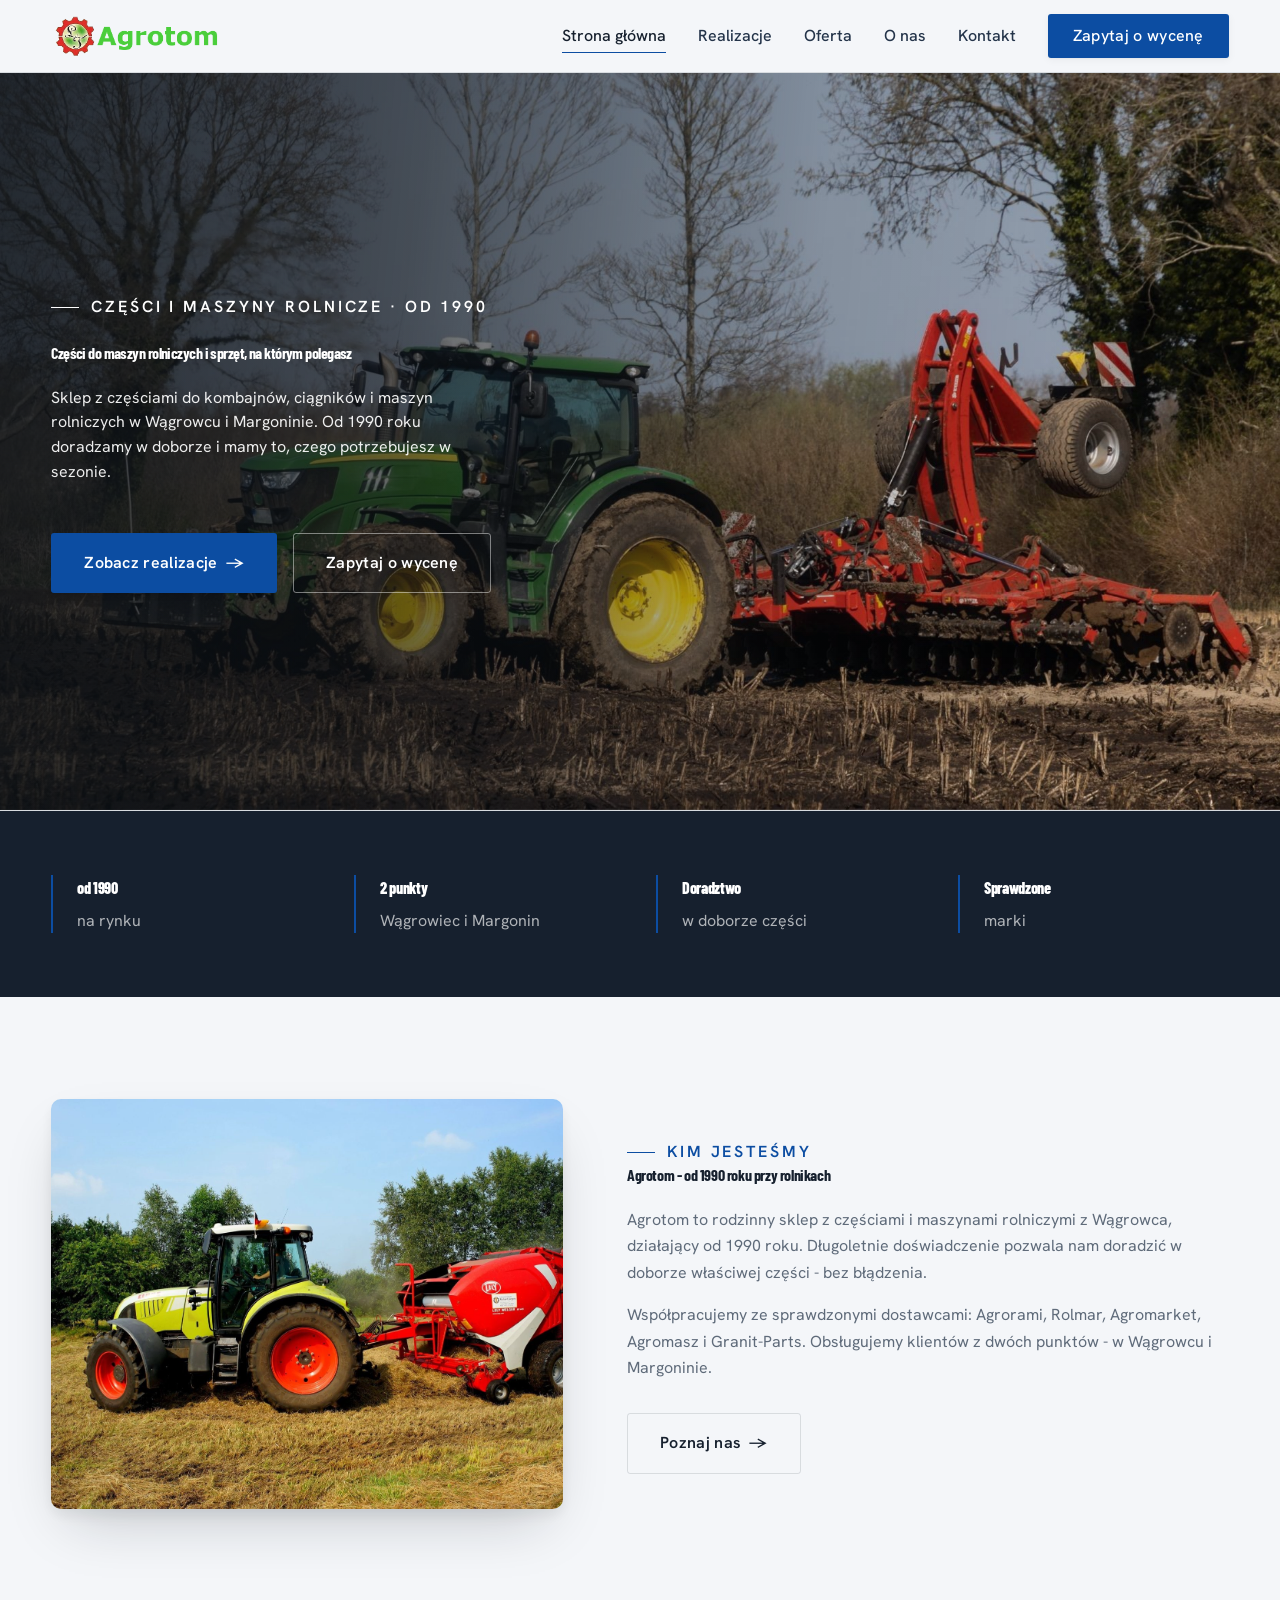
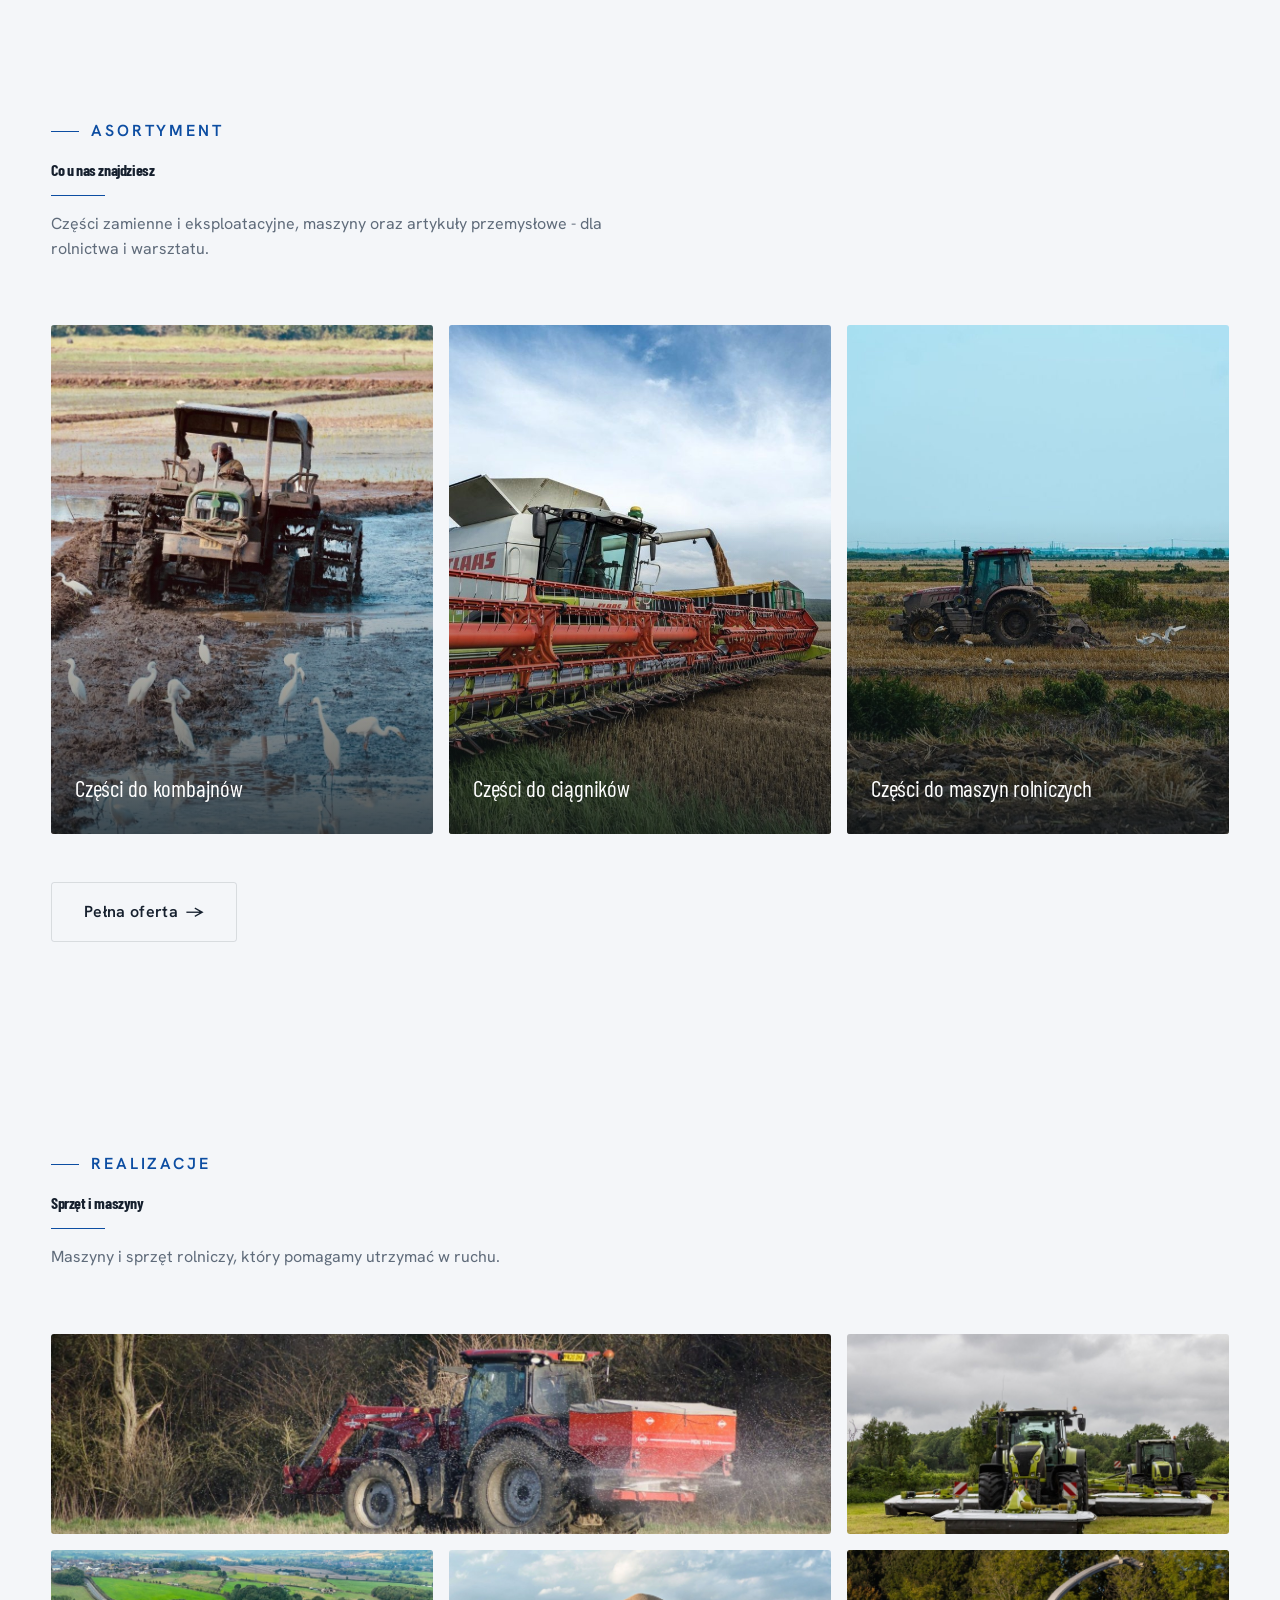
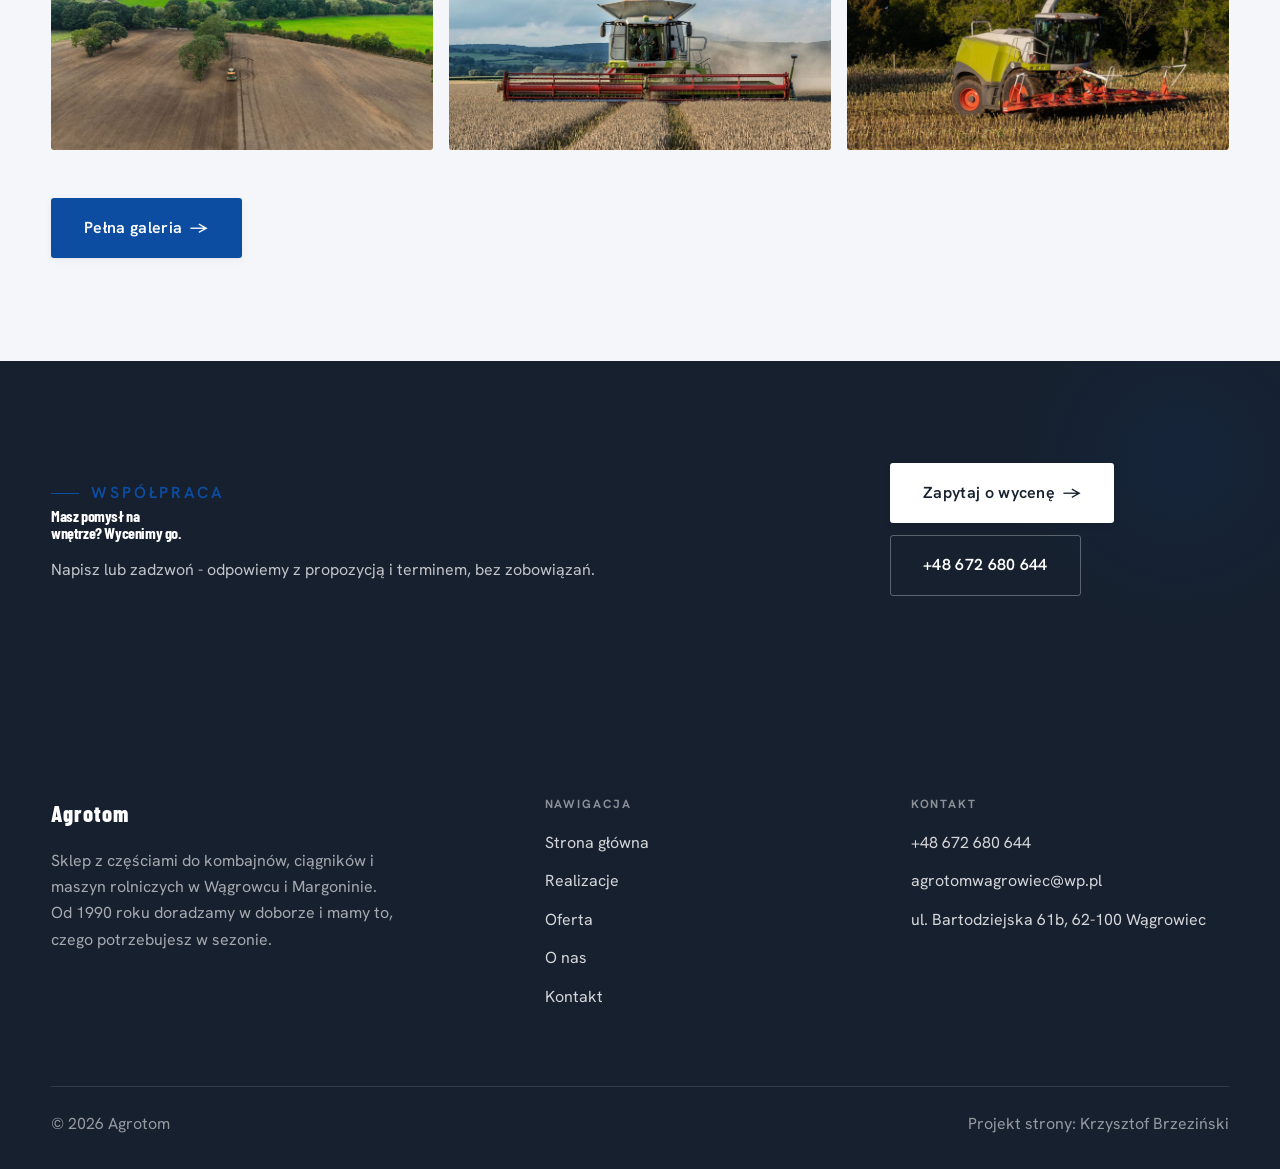
==== index.html @ e9e3368b "Demo Agrotom - czesci/maszyny rolnicze Wagrowiec (ich logo+niebieski, od 1990, nowa branza agro)" ====
<!DOCTYPE html>
<html lang="pl">
<head>
<meta charset="UTF-8">
<meta name="viewport" content="width=device-width, initial-scale=1.0">
<title>Agrotom</title>
<meta name="description" content="Agrotom - solidne usługi w okolicy: instalacje, naprawy, awarie i montaż. Wycena przed pracą, sprawny dojazd, gwarancja na pracę. Zadzwoń i umów termin.">
<link rel="preconnect" href="https://fonts.googleapis.com">
<link rel="preconnect" href="https://fonts.gstatic.com" crossorigin>
<link href="https://fonts.googleapis.com/css2?family=Barlow+Condensed:wght@500;600;700&family=Hanken+Grotesk:wght@400;500;600&display=swap" rel="stylesheet">
<link rel="stylesheet" href="assets/styles.css">
</head>
<body>

<header class="nav">
  <div class="wrap nav-inner">
    <a class="brand brand-has-logo" href="index.html"><img class="brand-logo" src="img/logo.png" alt="Agrotom"></a>
    <nav class="nav-links">
      <a href="index.html" class="active">Strona główna</a>
      <a href="realizacje.html">Realizacje</a>
      <a href="oferta.html">Oferta</a>
      <a href="o-nas.html">O nas</a>
      <a href="kontakt.html">Kontakt</a>
      <a href="kontakt.html" class="btn btn-accent">Zapytaj o wycenę</a>
    </nav>
    <button class="nav-toggle" aria-label="Menu"><span></span><span></span><span></span></button>
  </div>
</header>

<section class="hero-cine">
  <img src="img/hero.jpg" alt="Agrotom - Części do maszyn rolniczych i sprzęt, na którym polegasz">
  <div class="wrap">
    <div class="hero-copy">
      <span class="eyebrow">Części i maszyny rolnicze · od 1990</span>
      <h1>Części do maszyn rolniczych i sprzęt, na którym polegasz</h1>
      <p class="lead">Sklep z częściami do kombajnów, ciągników i maszyn rolniczych w Wągrowcu i Margoninie. Od 1990 roku doradzamy w doborze i mamy to, czego potrzebujesz w sezonie.</p>
      <div class="hero-actions">
        <a href="realizacje.html" class="btn btn-accent">Zobacz realizacje <span class="arr">→</span></a>
        <a href="kontakt.html" class="btn btn-ghost" style="color:#fff;border-color:rgba(255,255,255,.45)">Zapytaj o wycenę</a>
      </div>
    </div>
  </div>
</section>
<section class="strip" style="padding-block:0">
  <div class="wrap">
    <div class="item reveal"><div class="k">od 1990</div><div class="v">na rynku</div></div>
    <div class="item reveal"><div class="k">2 punkty</div><div class="v">Wągrowiec i Margonin</div></div>
    <div class="item reveal"><div class="k">Doradztwo</div><div class="v">w doborze części</div></div>
    <div class="item reveal"><div class="k">Sprawdzone</div><div class="v">marki</div></div>
  </div>
</section>
<section>
  <div class="wrap split">
    <div class="split-art reveal"><img src="img/g1.jpg" alt="Agrotom - realizacja" loading="lazy"></div>
    <div class="split-copy reveal">
      <span class="eyebrow">Kim jesteśmy</span>
      <h2>Agrotom - od 1990 roku przy rolnikach</h2>
      <p class="muted">Agrotom to rodzinny sklep z częściami i maszynami rolniczymi z Wągrowca, działający od 1990 roku. Długoletnie doświadczenie pozwala nam doradzić w doborze właściwej części - bez błądzenia.</p>
      <p class="muted">Współpracujemy ze sprawdzonymi dostawcami: Agrorami, Rolmar, Agromarket, Agromasz i Granit-Parts. Obsługujemy klientów z dwóch punktów - w Wągrowcu i Margoninie.</p>
      <a href="o-nas.html" class="btn btn-ghost">Poznaj nas <span class="arr">→</span></a>
    </div>
  </div>
</section>
<section>
  <div class="wrap">
    <div class="head reveal">
      <span class="eyebrow">Asortyment</span>
      <h2>Co u nas znajdziesz</h2>
      <p>Części zamienne i eksploatacyjne, maszyny oraz artykuły przemysłowe - dla rolnictwa i warsztatu.</p>
    </div>
    <div class="gateways">
      <a href="oferta.html" class="gateway reveal"><img src="img/g2.jpg" alt="Części do kombajnów" loading="lazy"><span class="g-ttl">Części do kombajnów</span></a>
      <a href="oferta.html" class="gateway reveal"><img src="img/g3.jpg" alt="Części do ciągników" loading="lazy"><span class="g-ttl">Części do ciągników</span></a>
      <a href="oferta.html" class="gateway reveal"><img src="img/g4.jpg" alt="Części do maszyn rolniczych" loading="lazy"><span class="g-ttl">Części do maszyn rolniczych</span></a>
    </div>
    <div style="margin-top:var(--space-7)" class="reveal"><a href="oferta.html" class="btn btn-ghost">Pełna oferta <span class="arr">→</span></a></div>
  </div>
</section>
<section>
  <div class="wrap">
    <div class="head reveal">
      <span class="eyebrow">Realizacje</span>
      <h2>Sprzęt i maszyny</h2>
      <p>Maszyny i sprzęt rolniczy, który pomagamy utrzymać w ruchu.</p>
    </div>
    <div class="gallery">
      <div class="tile t-two3 reveal"><img src="img/g5.jpg" alt="Instalacja" loading="lazy"><div class="cap">Instalacja</div></div>
      <div class="tile t-third reveal"><img src="img/g6.jpg" alt="Naprawa awarii" loading="lazy"><div class="cap">Naprawa awarii</div></div>
      <div class="tile t-third reveal"><img src="img/g7.jpg" alt="Montaż osprzętu" loading="lazy"><div class="cap">Montaż osprzętu</div></div>
      <div class="tile t-third reveal"><img src="img/g8.jpg" alt="Ekipa przy pracy" loading="lazy"><div class="cap">Ekipa przy pracy</div></div>
      <div class="tile t-third reveal"><img src="img/g9.jpg" alt="Przed i po" loading="lazy"><div class="cap">Przed i po</div></div>
    </div>
    <div style="margin-top:var(--space-7)" class="reveal"><a href="realizacje.html" class="btn btn-accent">Pełna galeria <span class="arr">→</span></a></div>
  </div>
</section>
<section class="cta">
  <div class="wrap">
    <div class="reveal">
      <span class="eyebrow">Współpraca</span>
      <h2>Masz pomysł na wnętrze? Wycenimy go.</h2>
      <p>Napisz lub zadzwoń - odpowiemy z propozycją i terminem, bez zobowiązań.</p>
    </div>
    <div class="cta-actions reveal">
      <a href="kontakt.html" class="btn btn-light">Zapytaj o wycenę <span class="arr">→</span></a>
      <a href="tel:+48672680644" class="btn btn-ghost" style="color:#fff;border-color:rgba(255,255,255,.3)">+48 672 680 644</a>
    </div>
  </div>
</section>

<footer>
  <div class="wrap">
    <div class="foot-grid">
      <div class="foot-brand">
        <div class="name">Agrotom</div>
        <p>Sklep z częściami do kombajnów, ciągników i maszyn rolniczych w Wągrowcu i Margoninie. Od 1990 roku doradzamy w doborze i mamy to, czego potrzebujesz w sezonie.</p>
      </div>
      <div class="foot-col">
        <h4>Nawigacja</h4>
        <a href="index.html">Strona główna</a>
        <a href="realizacje.html">Realizacje</a>
        <a href="oferta.html">Oferta</a>
        <a href="o-nas.html">O nas</a>
        <a href="kontakt.html">Kontakt</a>
      </div>
      <div class="foot-col">
        <h4>Kontakt</h4>
        <a href="tel:+48672680644">+48 672 680 644</a>
        <a href="mailto:agrotomwagrowiec@wp.pl">agrotomwagrowiec@wp.pl</a>
        <p>ul. Bartodziejska 61b, 62-100 Wągrowiec</p>
      </div>
    </div>
    <div class="foot-bot">
      <span>© 2026 Agrotom</span>
      <span>Projekt strony: Krzysztof Brzeziński</span>
    </div>
  </div>
</footer>


<script src="assets/main.js"></script>
</body>
</html>
---- assets/styles.css ----
/* ============================================================
   STOLBASZ — premium, architektoniczny B2B fit-out
   Jasna paleta, zero brązu. System wg premium-web-craft.
   Projekt strony: Krzysztof Brzeziński
   ============================================================ */

:root{
  /* PALETA — jasna, architektoniczna, chłodna */
  --paper:#F4F6F9;          /* główne tło */
  --paper-2:#E5EAF1;        /* sekcje alternatywne (chłodny jasny szary) */
  --paper-3:#E5EAF1;        /* delikatne wypełnienia */
  --ink:#16202E;            /* tekst główny — chłodny grafit */
  --ink-soft:#24344A;       /* nagłówki drugorzędne */
  --muted:#5F6B7A;          /* tekst poboczny */
  --line:rgba(22,32,46,.12);/* hairline */
  --accent:#0C4DA2;         /* stonowany petrol-slate — jedyny akcent */
  --accent-d:#093A7C;
  --accent-soft:rgba(12,77,162,.10);
  --dark:#16202E;           /* sekcje ciemne (stopka/CTA) */

  /* ODSTĘPY — skala 4/8 */
  --space-1:4px; --space-2:8px; --space-3:12px; --space-4:16px; --space-5:24px;
  --space-6:32px; --space-7:48px; --space-8:64px; --space-9:96px; --space-10:128px;

  /* TYPOGRAFIA — fluid clamp() */
  --text-sm:clamp(.82rem,.8rem+.1vw,.9rem);
  --text-base:clamp(1rem,.97rem+.15vw,1.1rem);
  --text-lg:clamp(1.12rem,1.05rem+.3vw,1.3rem);
  --text-h3:clamp(1.2rem,1.1rem+.5vw,1.5rem);
  --text-h2:clamp(1.9rem,1.5rem+1.9vw,2.8rem);
  --text-h1:clamp(2.6rem,1.9rem+3.6vw,4.6rem);

  /* PROMIENIE — architektoniczne, raczej ostre */
  --r-sm:3px; --r-md:6px; --r-lg:10px;

  /* RUCH */
  --ease:cubic-bezier(.25,.46,.45,.94); --dur:.24s;

  /* CIENIE — miękkie, warstwowe */
  --sh-sm:0 1px 2px rgba(16,24,32,.04), 0 2px 8px rgba(16,24,32,.05);
  --sh-md:0 2px 6px rgba(16,24,32,.05), 0 12px 28px -8px rgba(16,24,32,.12);
  --sh-lg:0 6px 14px rgba(16,24,32,.07), 0 26px 56px -18px rgba(16,24,32,.22);

  --hairline:1px solid var(--line);

  --font-display:'Barlow Condensed','Hanken Grotesk',sans-serif;
  --font-body:'Hanken Grotesk',sans-serif;
}

*{box-sizing:border-box;margin:0;padding:0}
html{scroll-behavior:smooth}
body{
  font-family:var(--font-body);
  font-size:var(--text-base);
  line-height:1.65;
  color:var(--ink);
  background:var(--paper);
  -webkit-font-smoothing:antialiased;
  text-rendering:optimizeLegibility;
}
img{max-width:100%;display:block}
a{color:inherit;text-decoration:none}

.wrap{width:min(92%,1180px);margin-inline:auto}
section{padding-block:clamp(52px,6.5vw,96px)}

h1,h2,h3{font-family:var(--font-display);font-weight:700;line-height:1.08;letter-spacing:-.02em;color:var(--ink)}
h1{font-size:var(--text-h1);letter-spacing:-.035em}
h2{font-size:var(--text-h2);letter-spacing:-.025em}
h3{font-size:var(--text-h3)}
p{max-width:65ch}

.eyebrow{
  font-family:var(--font-body);
  font-size:var(--text-sm);
  font-weight:600;
  letter-spacing:.18em;
  text-transform:uppercase;
  color:var(--accent);
  display:inline-flex;align-items:center;gap:var(--space-3);
}
.eyebrow::before{content:"";width:28px;height:1px;background:var(--accent);display:inline-block}

.muted{color:var(--muted)}
.lead{font-size:var(--text-lg);line-height:1.55;color:var(--ink-soft);max-width:50ch}

/* ---------- BUTTONS ---------- */
.btn{
  display:inline-flex;align-items:center;gap:var(--space-2);
  font-weight:600;font-size:var(--text-sm);letter-spacing:.02em;
  padding:var(--space-4) var(--space-6);
  border-radius:var(--r-sm);
  transition:transform var(--dur) var(--ease),box-shadow var(--dur) var(--ease),background var(--dur) var(--ease);
  cursor:pointer;border:1px solid transparent;
}
.btn-accent{background:var(--accent);color:#fff;box-shadow:var(--sh-sm)}
.btn-accent:hover{background:var(--accent-d);transform:translateY(-2px);box-shadow:var(--sh-md)}
.btn-accent:active{transform:translateY(0);box-shadow:var(--sh-sm)}
.btn-ghost{background:transparent;color:var(--ink);border-color:var(--line)}
.btn-ghost:hover{border-color:var(--accent);color:var(--accent);transform:translateY(-2px)}
.btn-light{background:#fff;color:var(--ink);box-shadow:var(--sh-sm)}
.btn-light:hover{transform:translateY(-2px);box-shadow:var(--sh-md)}
.btn .arr{transition:transform var(--dur) var(--ease)}
.btn:hover .arr{transform:translateX(4px)}

/* ---------- NAV ---------- */
.nav{
  position:sticky;top:0;z-index:50;
  background:color-mix(in srgb,var(--paper) 88%,transparent);
  backdrop-filter:saturate(140%) blur(10px);
  border-bottom:var(--hairline);
}
.nav-inner{display:flex;align-items:center;justify-content:space-between;height:72px}
.brand{display:flex;flex-direction:column;line-height:1}
.brand .name{font-family:var(--font-display);font-weight:800;font-size:1.35rem;letter-spacing:.04em}
.brand .sub{font-size:.62rem;letter-spacing:.34em;text-transform:uppercase;color:var(--muted);margin-top:5px}
.nav-links{display:flex;align-items:center;gap:var(--space-6)}
.nav-links a{font-size:var(--text-sm);font-weight:500;color:var(--ink-soft);position:relative;padding-block:4px;transition:color var(--dur) var(--ease)}
.nav-links a::after{content:"";position:absolute;left:0;bottom:0;width:0;height:1.5px;background:var(--accent);transition:width var(--dur) var(--ease)}
.nav-links a:hover,.nav-links a.active{color:var(--ink)}
.nav-links a:hover::after,.nav-links a.active::after{width:100%}
.nav-links .btn{padding:var(--space-2) var(--space-5)}
/* przyciski w nav: właściwy kolor (przebij .nav-links a) + bez podkreślenia */
.nav-links a.btn-accent{color:#fff}
.nav-links a.btn-ghost,.nav-links a.btn-light{color:var(--ink)}
.nav-links a.btn::after{display:none}
.nav-toggle{display:none;background:none;border:none;cursor:pointer;flex-direction:column;gap:5px;padding:8px}
.nav-toggle span{width:24px;height:2px;background:var(--ink);transition:var(--dur)}

/* ---------- HERO (split) ---------- */
.hero{position:relative;overflow:hidden;border-bottom:var(--hairline)}
.hero-grid{display:grid;grid-template-columns:1.05fr .95fr;gap:clamp(24px,4vw,60px);align-items:center;
  padding-block:clamp(36px,4.5vw,64px)}
.hero-copy .eyebrow{margin-bottom:var(--space-5)}
.hero-copy h1{margin-bottom:var(--space-5)}
.hero-copy .lead{margin-bottom:var(--space-7)}
.hero-actions{display:flex;flex-wrap:wrap;gap:var(--space-4)}
.hero-art{position:relative;aspect-ratio:4/3;border-radius:var(--r-lg);overflow:hidden;box-shadow:var(--sh-lg)}
.hero-art img{width:100%;height:100%;object-fit:cover}
.hero-art::after{content:"";position:absolute;inset:0;background:linear-gradient(180deg,transparent 55%,rgba(18,24,28,.28))}
.hero-badge{position:absolute;left:var(--space-5);bottom:var(--space-5);z-index:2;
  background:rgba(252,252,251,.94);backdrop-filter:blur(4px);
  border-radius:var(--r-md);padding:var(--space-4) var(--space-5);box-shadow:var(--sh-md);max-width:78%}
.hero-badge strong{display:block;font-family:var(--font-display);font-size:1rem;letter-spacing:-.01em}
.hero-badge span{font-size:var(--text-sm);color:var(--muted)}

/* ---------- HERO duży / kinowy (strona główna) ---------- */
.hero-cine{position:relative;min-height:clamp(560px,82vh,840px);min-height:clamp(560px,82svh,840px);display:flex;align-items:center;overflow:hidden;border-bottom:var(--hairline)}
.hero-cine>img{position:absolute;inset:0;width:100%;height:100%;object-fit:cover;z-index:0}
.hero-cine::after{content:"";position:absolute;inset:0;z-index:1;
  background:linear-gradient(95deg,rgba(13,18,23,.86) 0%,rgba(13,18,23,.64) 32%,rgba(13,18,23,.24) 62%,rgba(13,18,23,.04) 100%)}
.hero-cine .wrap{position:relative;z-index:2;padding-block:var(--space-8)}
.hero-cine .hero-copy{max-width:660px}
.hero-cine .eyebrow{color:#fff;margin-bottom:var(--space-5)}
.hero-cine .eyebrow::before{background:#fff}
.hero-cine h1{color:#fff;margin-bottom:var(--space-5);font-size:clamp(2.9rem,2rem+4.4vw,5.2rem)}
.hero-cine .lead{color:rgba(255,255,255,.92);max-width:48ch;margin-bottom:var(--space-7)}
.hero-cine .hero-actions{display:flex;flex-wrap:wrap;gap:var(--space-4)}
@media(max-width:680px){
  .hero-cine{min-height:clamp(520px,76vh,640px);min-height:clamp(520px,76svh,640px);align-items:flex-end}
  .hero-cine::after{background:linear-gradient(0deg,rgba(13,18,23,.9) 6%,rgba(13,18,23,.45) 55%,rgba(13,18,23,.25) 100%)}
  .hero-cine .wrap{padding-bottom:var(--space-9)}
}

/* full-bleed hero variant (podstrony) */
.pagehead{position:relative;min-height:46vh;min-height:46svh;display:flex;align-items:flex-end;overflow:hidden;border-bottom:var(--hairline)}
.pagehead img{position:absolute;inset:0;width:100%;height:100%;object-fit:cover}
.pagehead::after{content:"";position:absolute;inset:0;background:linear-gradient(180deg,rgba(18,24,28,.25),rgba(18,24,28,.62))}
.pagehead .wrap{position:relative;z-index:2;padding-block:var(--space-9);color:#fff}
.pagehead h1{color:#fff;max-width:18ch}
.pagehead .eyebrow{color:#fff}
.pagehead .eyebrow::before{background:#fff}
.pagehead p{color:rgba(255,255,255,.86);margin-top:var(--space-4);max-width:54ch}

/* ---------- STRIP (pasek skrótów / liczby) ---------- */
.strip{background:var(--dark);color:#fff}
.strip .wrap{display:grid;grid-template-columns:repeat(4,1fr);gap:var(--space-6);padding-block:var(--space-8)}
.strip .item .k{font-family:var(--font-display);font-size:clamp(1.6rem,1.2rem+1.4vw,2.4rem);font-weight:800;letter-spacing:-.02em;color:#fff}
.strip .item .v{font-size:var(--text-sm);color:rgba(255,255,255,.66);margin-top:var(--space-2);line-height:1.45}
.strip .item{border-left:2px solid var(--accent);padding-left:var(--space-5)}

/* ---------- SECTION HEAD ---------- */
.head{max-width:48rem;margin-bottom:var(--space-8)}
.head.center{margin-inline:auto;text-align:center}
.head .eyebrow{margin-bottom:var(--space-4)}
.head h2{margin-bottom:var(--space-4)}
.head p{color:var(--muted);font-size:var(--text-lg);line-height:1.55}
.head.center p{margin-inline:auto}

/* ---------- INTRO SPLIT ---------- */
.split{display:grid;grid-template-columns:.92fr 1.08fr;gap:clamp(28px,5vw,80px);align-items:center}
.split.rev{grid-template-columns:1.08fr .92fr}
.split.rev .split-art{order:-1}
.split-art{position:relative;aspect-ratio:5/4;border-radius:var(--r-lg);overflow:hidden;box-shadow:var(--sh-lg)}
.split-art img{width:100%;height:100%;object-fit:cover}
.split-copy h2{margin-bottom:var(--space-5)}
.split-copy p+p{margin-top:var(--space-4)}
.split-copy .btn{margin-top:var(--space-6)}

/* ---------- SERVICES (zakres) ---------- */
.svc-grid{display:grid;grid-template-columns:repeat(auto-fit,minmax(280px,1fr));gap:var(--space-5)}
.svc{background:#fff;border:var(--hairline);border-radius:var(--r-md);padding:var(--space-7) var(--space-6);
  transition:transform var(--dur) var(--ease),box-shadow var(--dur) var(--ease),border-color var(--dur) var(--ease);
  position:relative;overflow:hidden}
.svc::before{content:"";position:absolute;left:0;top:0;width:3px;height:0;background:var(--accent);transition:height var(--dur) var(--ease)}
.svc:hover{transform:translateY(-4px);box-shadow:var(--sh-md);border-color:transparent}
.svc:hover::before{height:100%}
.svc .ic{font-family:var(--font-display);font-size:.8rem;font-weight:700;letter-spacing:.12em;color:var(--accent);margin-bottom:var(--space-4)}
.svc h3{margin-bottom:var(--space-3);font-size:1.22rem}
.svc p{color:var(--muted);font-size:var(--text-base);line-height:1.6}

/* big detailed service rows */
.svc-row{display:grid;grid-template-columns:.8fr 1.2fr;gap:clamp(20px,4vw,60px);align-items:center;padding-block:var(--space-8)}
.svc-row+.svc-row{border-top:var(--hairline)}
.svc-row.rev{grid-template-columns:1.2fr .8fr}
.svc-row.rev .svc-row-art{order:-1}
.svc-row-art{aspect-ratio:4/3;border-radius:var(--r-md);overflow:hidden;box-shadow:var(--sh-md)}
.svc-row-art img{width:100%;height:100%;object-fit:cover}
.svc-row h3{font-size:1.5rem;margin-bottom:var(--space-4)}
.svc-row .num{font-family:var(--font-display);font-size:.85rem;font-weight:700;letter-spacing:.14em;color:var(--accent);display:block;margin-bottom:var(--space-3)}
.svc-row ul{list-style:none;margin-top:var(--space-4);display:flex;flex-direction:column;gap:var(--space-2)}
.svc-row li{position:relative;padding-left:var(--space-5);color:var(--muted);font-size:var(--text-base)}
.svc-row li::before{content:"";position:absolute;left:0;top:.62em;width:8px;height:1px;background:var(--accent)}

/* ---------- GALLERY (realizacje) ---------- */
.gallery{display:grid;grid-template-columns:repeat(12,1fr);gap:var(--space-4);grid-auto-rows:200px}
/* GALERIA MASONRY — pionowe zdjęcia (portrety beauty/wellness) bez przycinania: kolumny, height auto */
.gallery-masonry{column-count:3;column-gap:var(--space-4)}
@media(max-width:900px){.gallery-masonry{column-count:2}}
@media(max-width:560px){.gallery-masonry{column-count:1}}
.gallery-masonry .m-tile{break-inside:avoid;margin:0 0 var(--space-4);padding:0;position:relative;overflow:hidden;border-radius:var(--r-md);border:1px solid var(--line)}
.gallery-masonry .m-tile img{width:100%;height:auto;display:block}
.gallery-masonry .m-tile .cap{position:absolute;left:0;right:0;bottom:0;padding:var(--space-4);color:#fff;background:linear-gradient(0deg,rgba(0,0,0,.55),transparent);font-size:var(--text-sm)}
.tile{position:relative;overflow:hidden;border-radius:var(--r-md);box-shadow:var(--sh-sm);
  transition:transform var(--dur) var(--ease),box-shadow var(--dur) var(--ease)}
.tile img{width:100%;height:100%;object-fit:cover;transition:transform .6s var(--ease)}
.tile:hover{box-shadow:var(--sh-md)}
.tile:hover img{transform:scale(1.05)}
.tile .cap{position:absolute;left:0;right:0;bottom:0;padding:var(--space-5) var(--space-4) var(--space-4);
  background:linear-gradient(transparent,rgba(18,24,28,.78));color:#fff;
  font-size:var(--text-sm);font-weight:600;letter-spacing:.01em;
  opacity:0;transform:translateY(8px);transition:var(--dur) var(--ease)}
.tile:hover .cap{opacity:1;transform:translateY(0)}
.tile .cap small{display:block;font-weight:400;opacity:.78;letter-spacing:.04em;text-transform:uppercase;font-size:.66rem;margin-top:3px}
/* bento spans */
.t-wide{grid-column:span 6}
.t-tall{grid-column:span 6;grid-row:span 2}
.t-std{grid-column:span 6}
.t-third{grid-column:span 4}
.t-two3{grid-column:span 8}

/* ---------- TRUST / WIARYGODNOŚĆ ---------- */
.trust{background:var(--paper-2)}
.trust-grid{display:grid;grid-template-columns:repeat(auto-fit,minmax(240px,1fr));gap:var(--space-5);margin-top:var(--space-7)}
.trust-card{background:#fff;border-radius:var(--r-md);padding:var(--space-7) var(--space-6);box-shadow:var(--sh-sm);border-top:3px solid var(--accent)}
.trust-card .big{font-family:var(--font-display);font-size:clamp(1.8rem,1.3rem+1.6vw,2.6rem);font-weight:800;letter-spacing:-.02em;color:var(--ink);line-height:1}
.trust-card h3{font-size:1.12rem;margin:var(--space-3) 0 var(--space-2)}
.trust-card p{color:var(--muted);font-size:var(--text-base);line-height:1.55}

/* ---------- CTA band ---------- */
.cta{background:var(--dark);color:#fff;position:relative;overflow:hidden}
.cta .wrap{display:grid;grid-template-columns:1.4fr .6fr;gap:var(--space-7);align-items:center;position:relative;z-index:2}
.cta h2{color:#fff;max-width:20ch}
.cta p{color:rgba(255,255,255,.74);margin-top:var(--space-4)}
.cta-actions{display:flex;flex-direction:column;gap:var(--space-3);align-items:flex-start}
.cta::before{content:"";position:absolute;right:-80px;top:-80px;width:360px;height:360px;border-radius:50%;
  background:radial-gradient(circle,var(--accent-soft),transparent 70%)}

/* ---------- CONTACT ---------- */
.contact-grid{display:grid;grid-template-columns:.85fr 1.15fr;gap:clamp(28px,4vw,56px);align-items:start}
.info-list{display:flex;flex-direction:column;gap:var(--space-2)}
.info-row{display:flex;gap:var(--space-4);align-items:flex-start;padding-block:var(--space-4);border-bottom:var(--hairline)}
.info-row .ic{flex:none;width:42px;height:42px;display:grid;place-items:center;border-radius:50%;
  background:var(--accent-soft);color:var(--accent);font-size:1.05rem}
.info-row .lbl{font-size:.72rem;letter-spacing:.14em;text-transform:uppercase;color:var(--muted)}
.info-row .val{font-weight:600;font-size:var(--text-base);margin-top:2px}
.info-row a.val:hover{color:var(--accent)}
.map{border:none;border-radius:var(--r-lg);box-shadow:var(--sh-md);width:100%;height:100%;min-height:380px;filter:grayscale(.2) contrast(1.02)}
.form{background:#fff;border:var(--hairline);border-radius:var(--r-lg);padding:clamp(24px,3vw,40px);box-shadow:var(--sh-sm)}
.form .fld{margin-bottom:var(--space-5)}
.form label{display:block;font-size:var(--text-sm);font-weight:600;margin-bottom:var(--space-2)}
.form input,.form textarea{width:100%;font-family:inherit;font-size:var(--text-base);color:var(--ink);
  padding:var(--space-4);border:var(--hairline);border-radius:var(--r-sm);background:var(--paper);transition:border-color var(--dur)}
.form input:focus,.form textarea:focus{outline:none;border-color:var(--accent);background:#fff}
.form textarea{resize:vertical;min-height:120px}
.form .note{font-size:var(--text-sm);color:var(--muted);margin-top:var(--space-3)}

/* ---------- FOOTER ---------- */
footer{background:var(--dark);color:#fff;padding-block:var(--space-9) var(--space-6)}
.foot-grid{display:grid;grid-template-columns:1.4fr 1fr 1fr;gap:var(--space-7);margin-bottom:var(--space-8)}
.foot-brand .name{font-family:var(--font-display);font-weight:800;font-size:1.4rem;letter-spacing:.04em}
.foot-brand p{color:rgba(255,255,255,.62);margin-top:var(--space-4);font-size:var(--text-base);max-width:38ch}
.foot-col h4{font-size:.74rem;letter-spacing:.16em;text-transform:uppercase;color:rgba(255,255,255,.5);margin-bottom:var(--space-4)}
.foot-col a,.foot-col p{display:block;color:rgba(255,255,255,.82);font-size:var(--text-base);margin-bottom:var(--space-3)}
.foot-col a:hover{color:#fff}
.foot-bot{border-top:1px solid rgba(255,255,255,.12);padding-top:var(--space-5);display:flex;justify-content:space-between;flex-wrap:wrap;gap:var(--space-3);
  font-size:var(--text-sm);color:rgba(255,255,255,.55)}
.foot-bot a:hover{color:#fff}

/* ---------- REVEAL ---------- */
.reveal{opacity:0;transform:translateY(22px);transition:opacity .6s var(--ease),transform .6s var(--ease)}
.reveal.in{opacity:1;transform:none}

/* ---------- RESPONSIVE ---------- */
@media(max-width:920px){
  .hero-grid,.split,.split.rev,.svc-row,.svc-row.rev,.cta .wrap,.contact-grid,.foot-grid{grid-template-columns:1fr}
  .split.rev .split-art,.svc-row.rev .svc-row-art{order:0}
  .hero-art{aspect-ratio:16/10;max-height:420px}
  .strip .wrap{grid-template-columns:repeat(2,1fr);gap:var(--space-7)}
  .gallery{grid-auto-rows:180px}
  .t-wide,.t-tall,.t-std,.t-third,.t-two3{grid-column:span 6}
  .t-tall{grid-row:span 1}
  .cta-actions{flex-direction:row;flex-wrap:wrap}
  .foot-grid{gap:var(--space-6)}
}
@media(max-width:680px){
  .nav-links{position:fixed;inset:72px 0 auto 0;background:var(--paper);flex-direction:column;align-items:stretch;
    gap:0;padding:var(--space-4) 6%;border-bottom:var(--hairline);box-shadow:var(--sh-md);
    transform:translateY(-120%);transition:transform var(--dur) var(--ease)}
  .nav-links.open{transform:translateY(0)}
  .nav-links a{padding-block:var(--space-4);border-bottom:var(--hairline)}
  .nav-links .btn{margin-top:var(--space-3);justify-content:center}
  .nav-toggle{display:flex}
  .strip .wrap{grid-template-columns:1fr}
  .gallery{grid-template-columns:repeat(6,1fr)}
  .foot-grid{grid-template-columns:1fr}
}
@media(prefers-reduced-motion:reduce){
  *{animation-duration:.01ms!important;transition:none!important}
  .reveal{opacity:1!important;transform:none!important}
  html{scroll-behavior:auto}
}

/* ============================================================
   PREMIUM LAYER — destylat deep-researchu branż (anty-AI, spokój).
   Zmienne STOLBASZ (--accent/--ink/--paper/--line/--dark). Ruch ledwo
   zauważalny, krzywa cubic-bezier(.16,.84,.44,1); prefers-reduced-motion
   pokryte blanketem wyżej. Karty hairline zamiast cieni = #1 sygnał „nie-AI".
   ============================================================ */

/* więcej oddechu między sekcjami (liderzy: 110-130px) */
section{padding-block:clamp(64px,8vw,128px)}

/* 1) Aksamitny reveal — dłuższa, miękka krzywa zamiast „skoku" */
.reveal{transition:opacity .9s cubic-bezier(.16,.84,.44,1),transform .9s cubic-bezier(.16,.84,.44,1);will-change:opacity,transform}
/* stagger TYLKO w galerii (tam pozycja = porządek dzieci) */
.gallery .reveal:nth-child(2){transition-delay:.07s}
.gallery .reveal:nth-child(3){transition-delay:.14s}
.gallery .reveal:nth-child(4){transition-delay:.21s}
.gallery .reveal:nth-child(5){transition-delay:.28s}
.gallery .reveal:nth-child(6){transition-delay:.35s}

/* 2) Hero STATYCZNY na .hero-cine — Ken Burns CAŁKIEM WYŁĄCZONY 26.06 (3. zgłoszenie Szymona).
   GENEZA: animowanie scale na <img> hero z teksturami (cegły/framugi) re-samplinguje obraz
   klatka po klatce → na części ekranów drobne drganie/shimmer = „heroshot się trzęsie".
   translateY usunięto wcześniej, scale-only + will-change/GPU NIE wystarczyły do GWARANCJI gładkości.
   Krzysztof zażądał pewności („make sure, że błąd się nie pojawi") > efekt. Zero animacji = 0% drgania.
   Delikatny zoom zostaje TYLKO w pełnoekranowych hero gastro/studio (hg-bg/hs-bg — tło, inny
   mechanizm, chwalone, nigdy nie zgłaszane). NIE wracać do KB na .hero-cine bez realnego testu
   na sprzęcie klienta — to ryzyko regresji „trzęsienia”. */
/* BEZPIECZNY "wow" na hero = jednorazowy FADE-IN (opacity), nie zoom.
   opacity nie dotyka bitmapy → gładkie na KAŻDYM zdjęciu/ekranie/GPU, zero ryzyka migotania.
   Geometryczny ruch (scale/translate) na .hero-cine jest ZAKAZANY (bramka pilnuje). */
@keyframes heroFade{from{opacity:0}to{opacity:1}}
.hero-cine>img{transform:none;animation:heroFade 1.1s ease-out both}

/* 3) Akcentowy hairline pod nagłówkiem sekcji, który „rysuje się" przy wejściu */
.head h2{position:relative;padding-bottom:18px}
.head h2::after{content:"";position:absolute;left:0;bottom:0;height:1px;width:0;background:var(--accent);transition:width 1s cubic-bezier(.16,.84,.44,1) .15s}
.head.center h2::after{left:50%;transform:translateX(-50%)}
.head.reveal.in h2::after,.head.center.reveal.in h2::after{width:54px}

/* 4) Karty HAIRLINE zamiast cieni/zaokrągleń (najmocniejszy anty-AI detal) */
.svc{background:transparent;border:1px solid var(--line);border-radius:var(--r-sm);box-shadow:none}
.svc:hover{box-shadow:none;border-color:var(--accent);transform:translateY(-3px)}
.trust-card{background:transparent;box-shadow:none;border:1px solid var(--line);border-top:2px solid var(--accent);border-radius:var(--r-sm)}
.tile{box-shadow:none;border-radius:var(--r-sm)}
.tile:hover{box-shadow:none}

/* 5) Sticky-nav kondensuje się po przewinięciu (sygnał dopracowania) */
.nav{transition:box-shadow .4s ease,background .4s ease}
.nav.is-stuck{box-shadow:0 1px 0 var(--line),0 14px 30px -24px rgba(0,0,0,.45)}
.nav-inner{transition:height .35s var(--ease)}
.nav.is-stuck .nav-inner{height:60px}

/* 6) MANIFESTO — pełnoekranowy cytat-bohater (zastępuje generyczne „Dlaczego my") */
.manifesto{background:var(--paper-2);text-align:center}
.manifesto .wrap{max-width:60rem}
.manifesto p{font-family:var(--font-display);font-style:italic;font-size:clamp(1.6rem,1rem+2.4vw,2.8rem);line-height:1.32;color:var(--ink-soft);margin-inline:auto;max-width:26ch;position:relative;padding-top:var(--space-8)}
.manifesto p::before{content:"";position:absolute;top:0;left:50%;transform:translateX(-50%);width:54px;height:1px;background:var(--accent)}
.manifesto p span{color:var(--accent);font-style:italic}

/* 7) GATEWAYS — 3 duże bramy-zdjęcia (zamiast paska menu usług) */
.gateways{display:grid;grid-template-columns:repeat(3,1fr);gap:var(--space-4)}
.gateway{position:relative;aspect-ratio:3/4;overflow:hidden;border-radius:var(--r-sm);display:block}
.gateway img{width:100%;height:100%;object-fit:cover;transition:transform .8s var(--ease),filter .5s var(--ease)}
.gateway::after{content:"";position:absolute;inset:0;background:linear-gradient(180deg,transparent 38%,rgba(18,24,28,.74))}
.gateway:hover img{transform:scale(1.05);filter:brightness(1.05)}
.gateway .g-ttl{position:absolute;left:0;right:0;bottom:0;z-index:2;padding:var(--space-6) var(--space-5);color:#fff;font-family:var(--font-display);font-size:1.45rem;letter-spacing:-.01em;line-height:1.15}
.gateway .g-ttl small{display:block;font-family:var(--font-body);font-size:var(--text-sm);font-weight:400;opacity:.82;letter-spacing:.03em;margin-top:5px}
@media(max-width:760px){.gateways{grid-template-columns:1fr}.gateway{aspect-ratio:16/10}}

/* 8) LOGO klienta w nagłówku (gdy podane --logo) */
.brand-logo{height:40px;width:auto;max-width:220px;object-fit:contain;display:block}
.nav.is-stuck .brand-logo{height:34px}
@media(max-width:680px){.brand-logo{height:32px}}
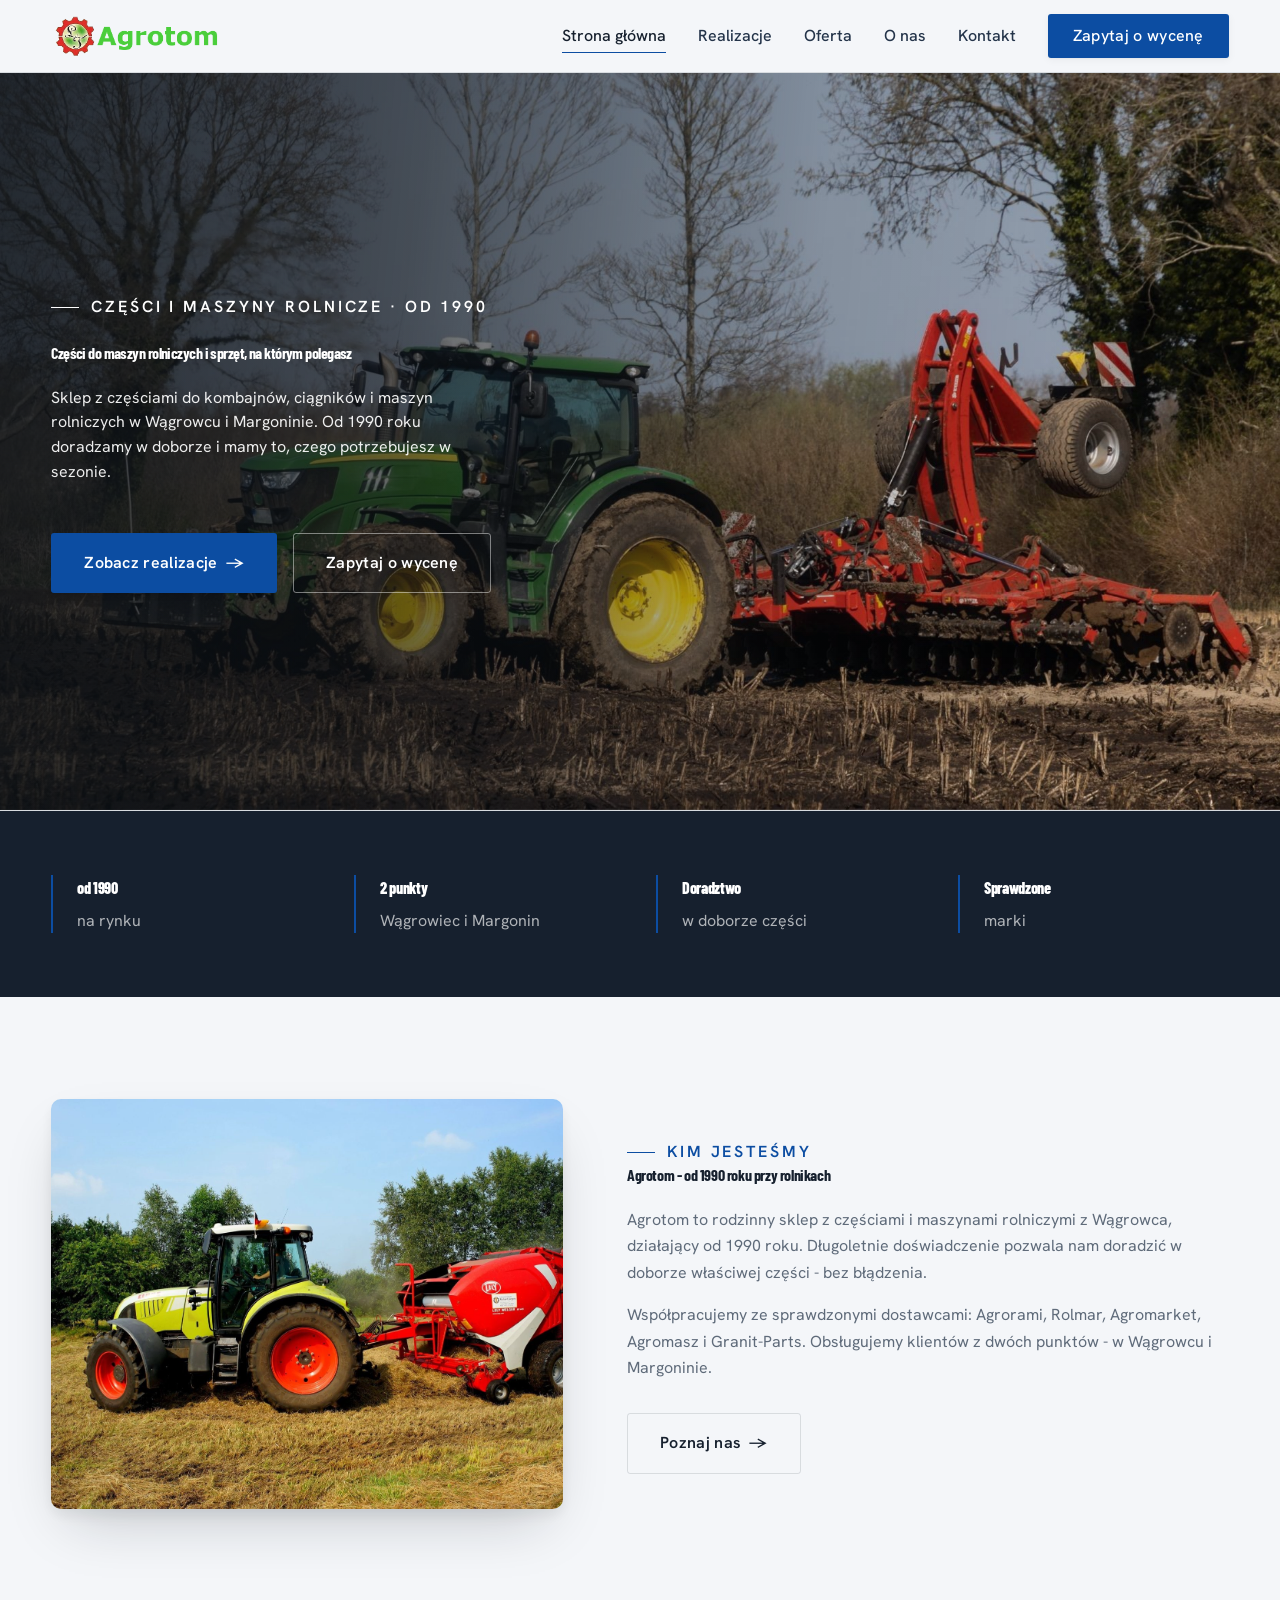
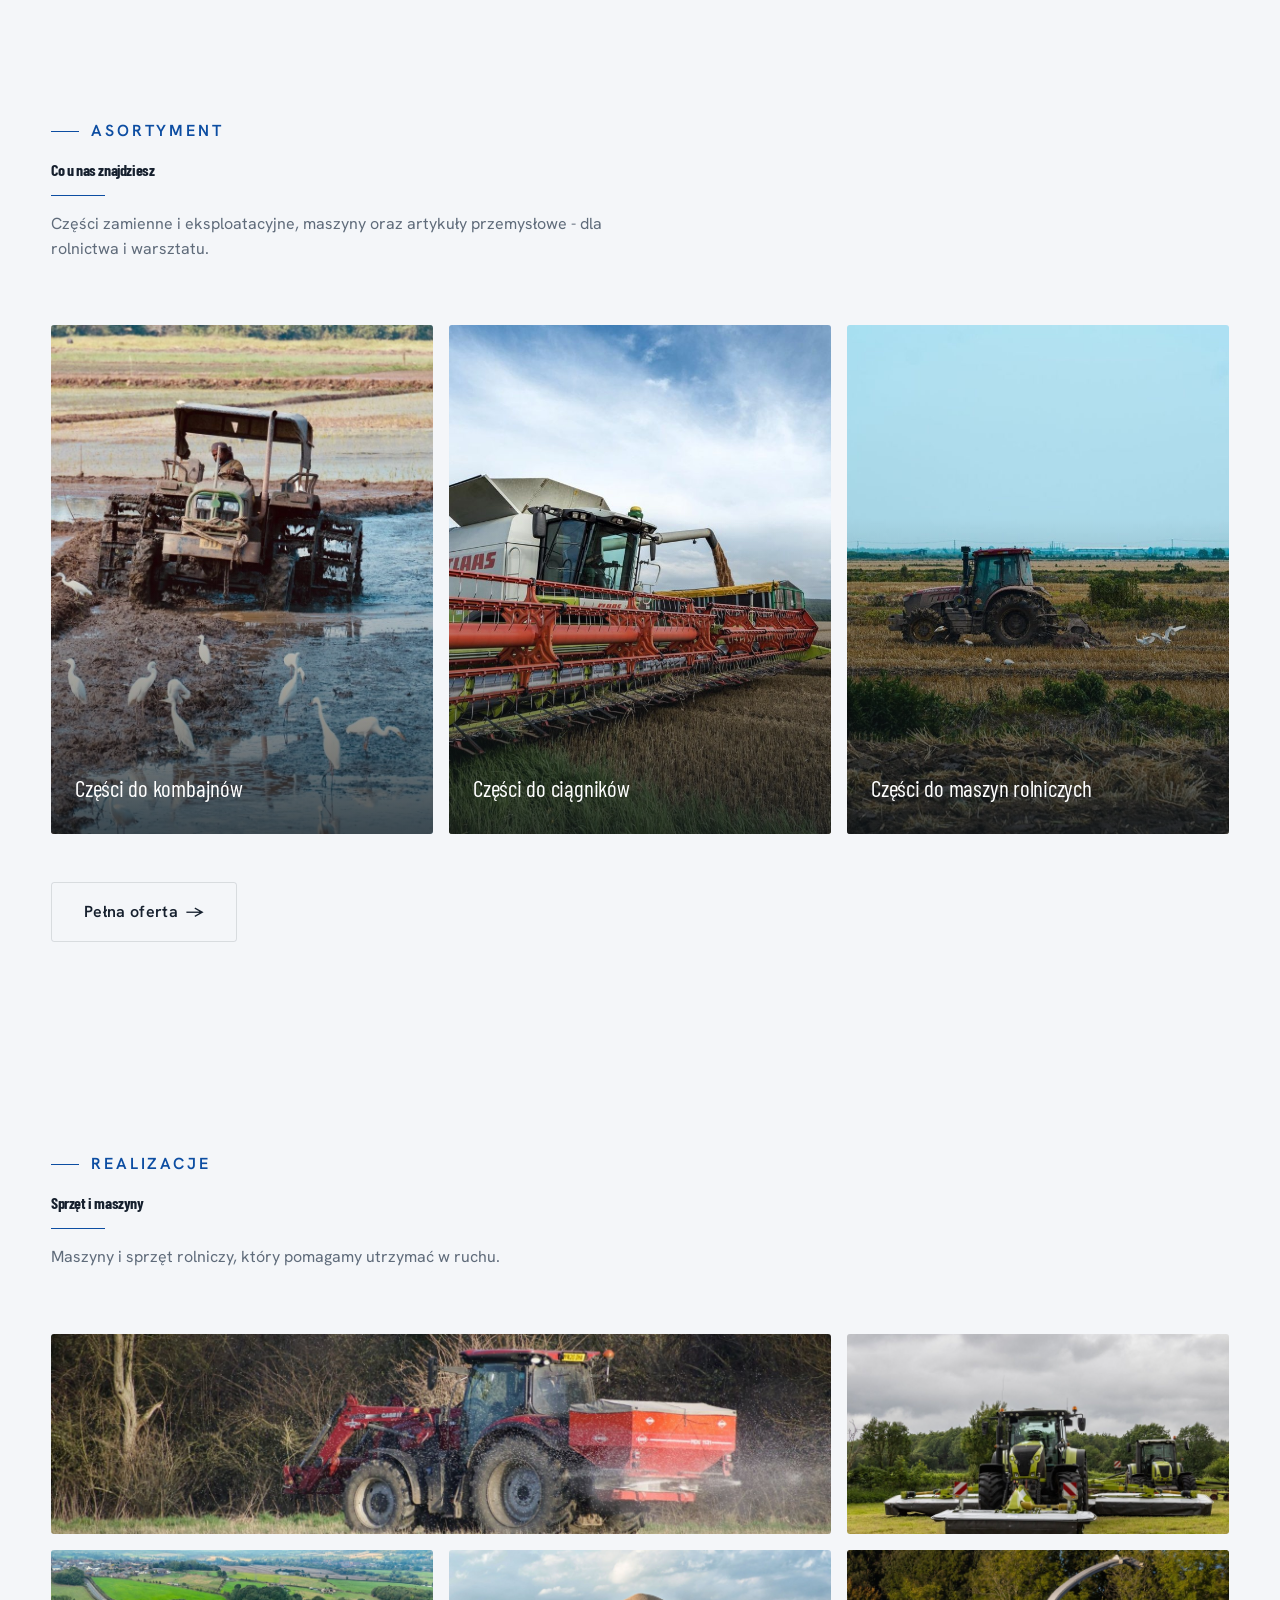
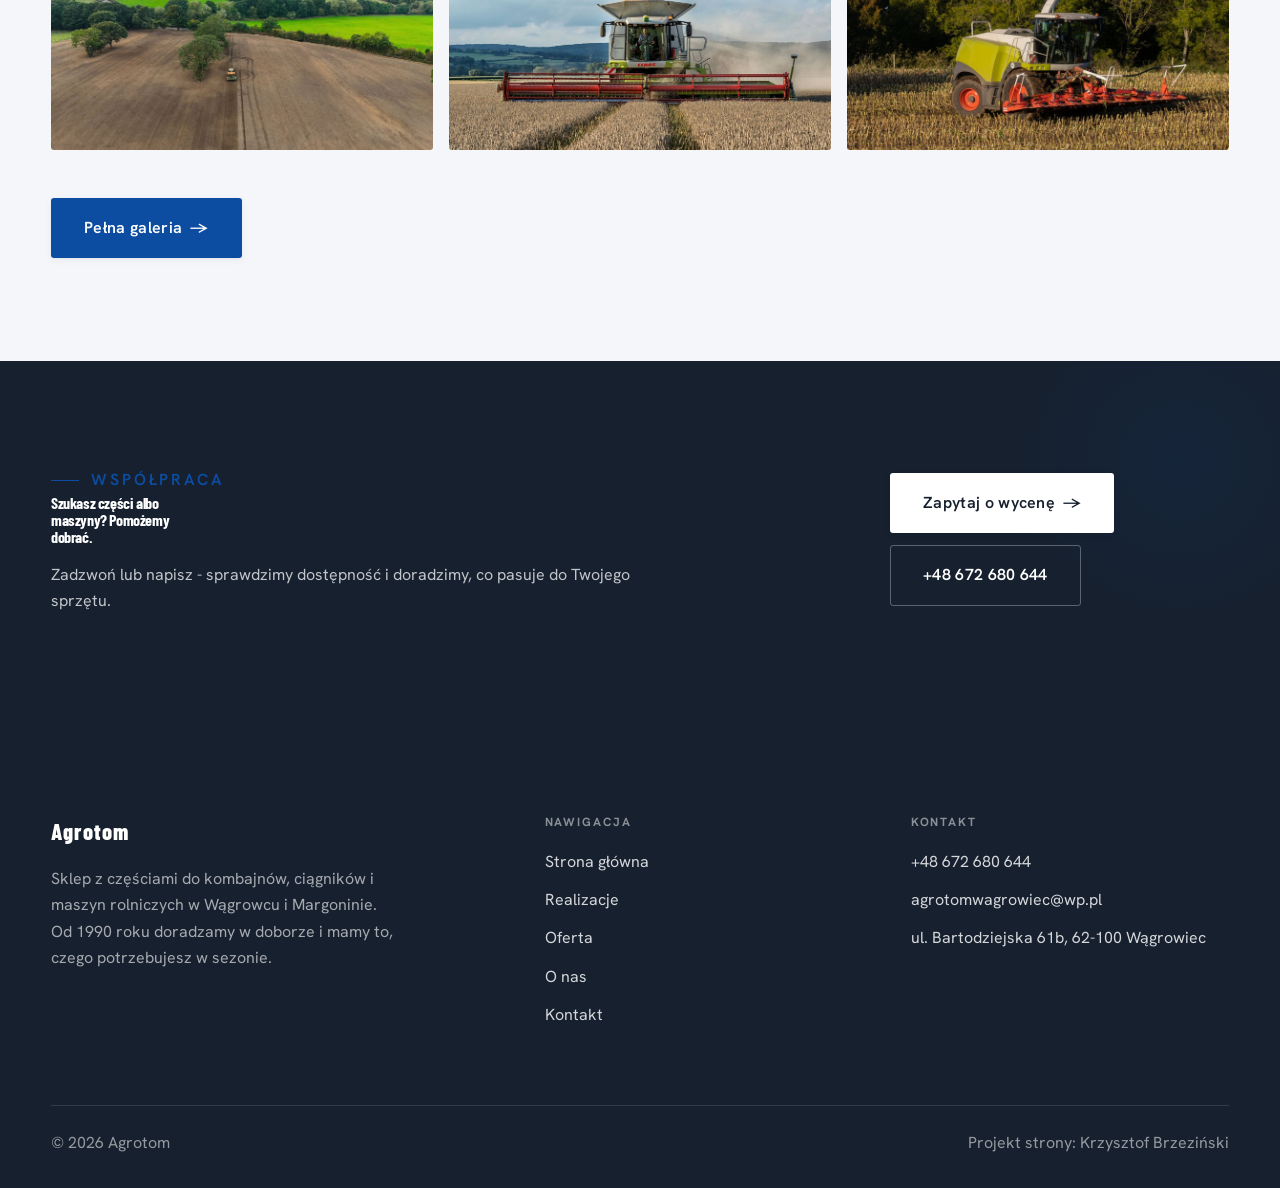
==== commit 24d10b21: "CTA dopasowane do sklepu rolniczego (audyt jakości 02.07) Co-Authored-By: Claude Fable 5 <noreply@an" ====
--- a/index.html
+++ b/index.html
@@ -97,8 +97,8 @@
   <div class="wrap">
     <div class="reveal">
       <span class="eyebrow">Współpraca</span>
-      <h2>Masz pomysł na wnętrze? Wycenimy go.</h2>
-      <p>Napisz lub zadzwoń - odpowiemy z propozycją i terminem, bez zobowiązań.</p>
+      <h2>Szukasz części albo maszyny? Pomożemy dobrać.</h2>
+      <p>Zadzwoń lub napisz - sprawdzimy dostępność i doradzimy, co pasuje do Twojego sprzętu.</p>
     </div>
     <div class="cta-actions reveal">
       <a href="kontakt.html" class="btn btn-light">Zapytaj o wycenę <span class="arr">→</span></a>
